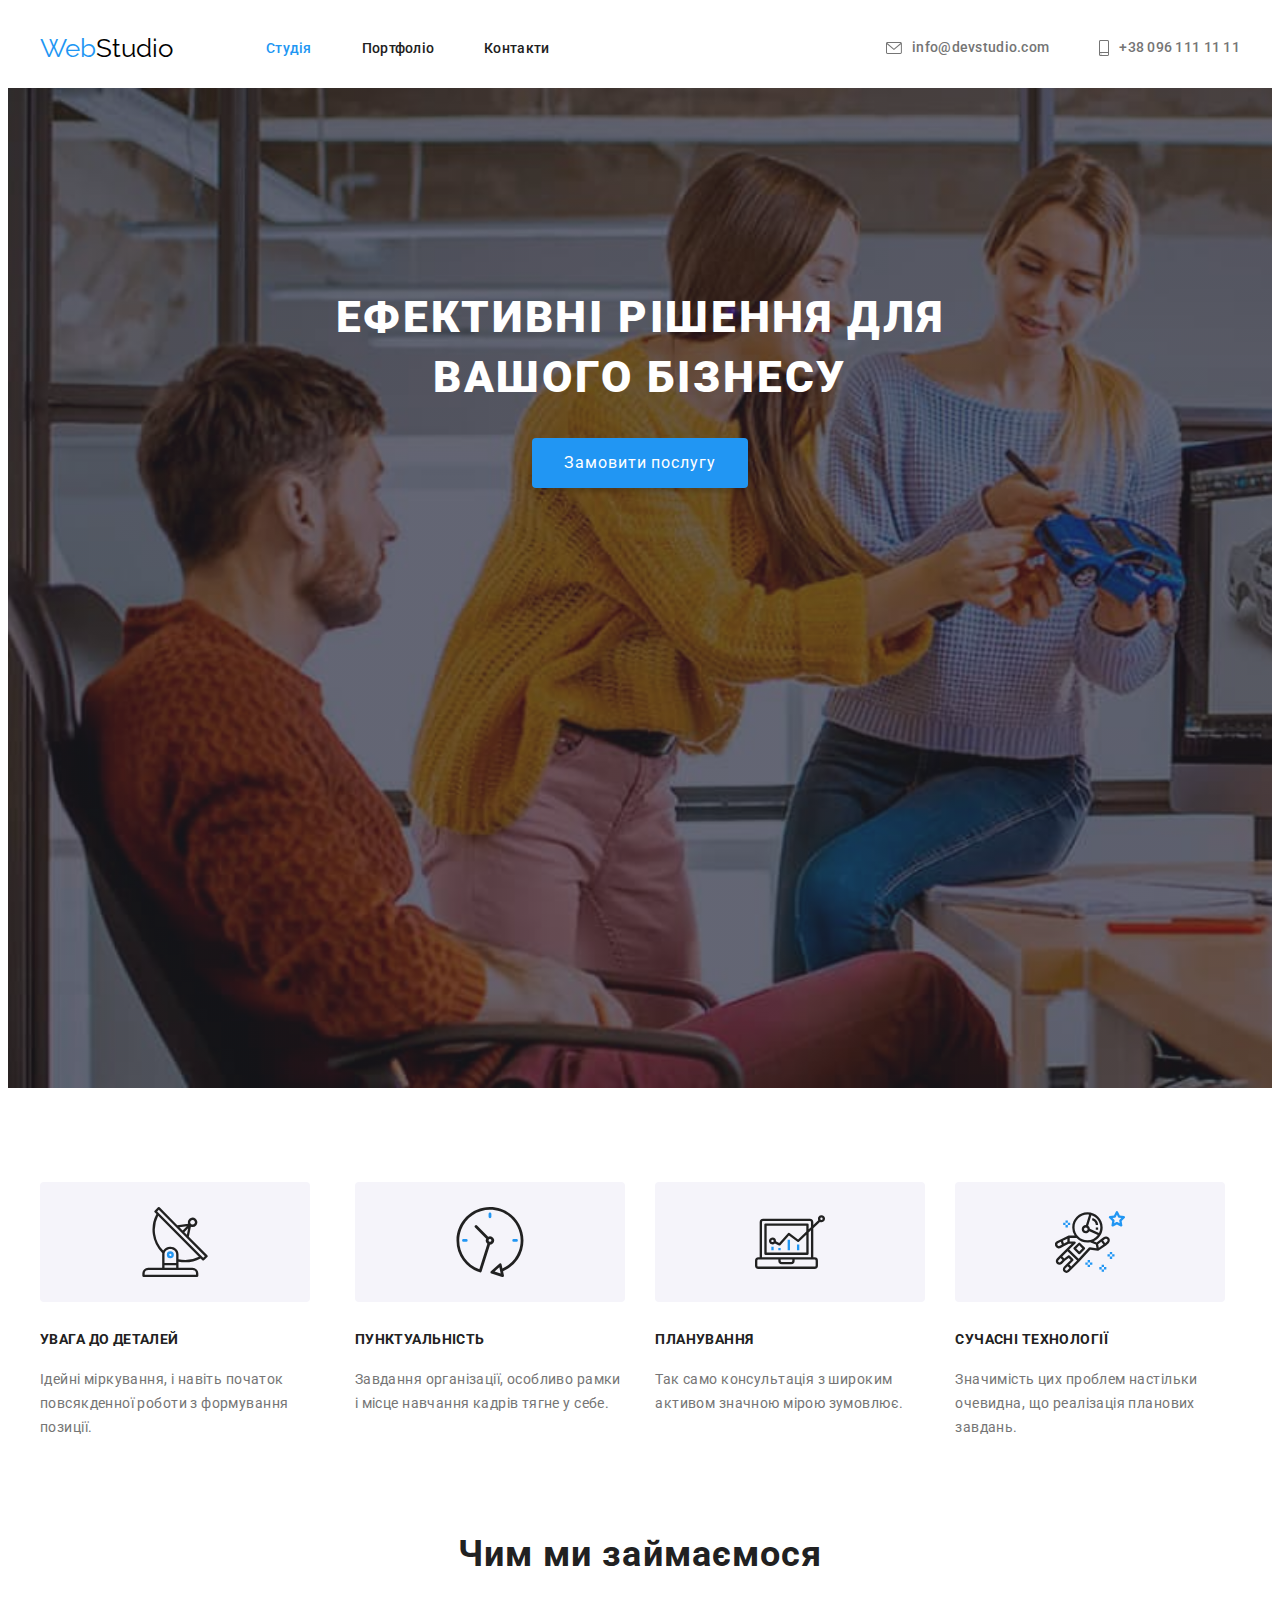
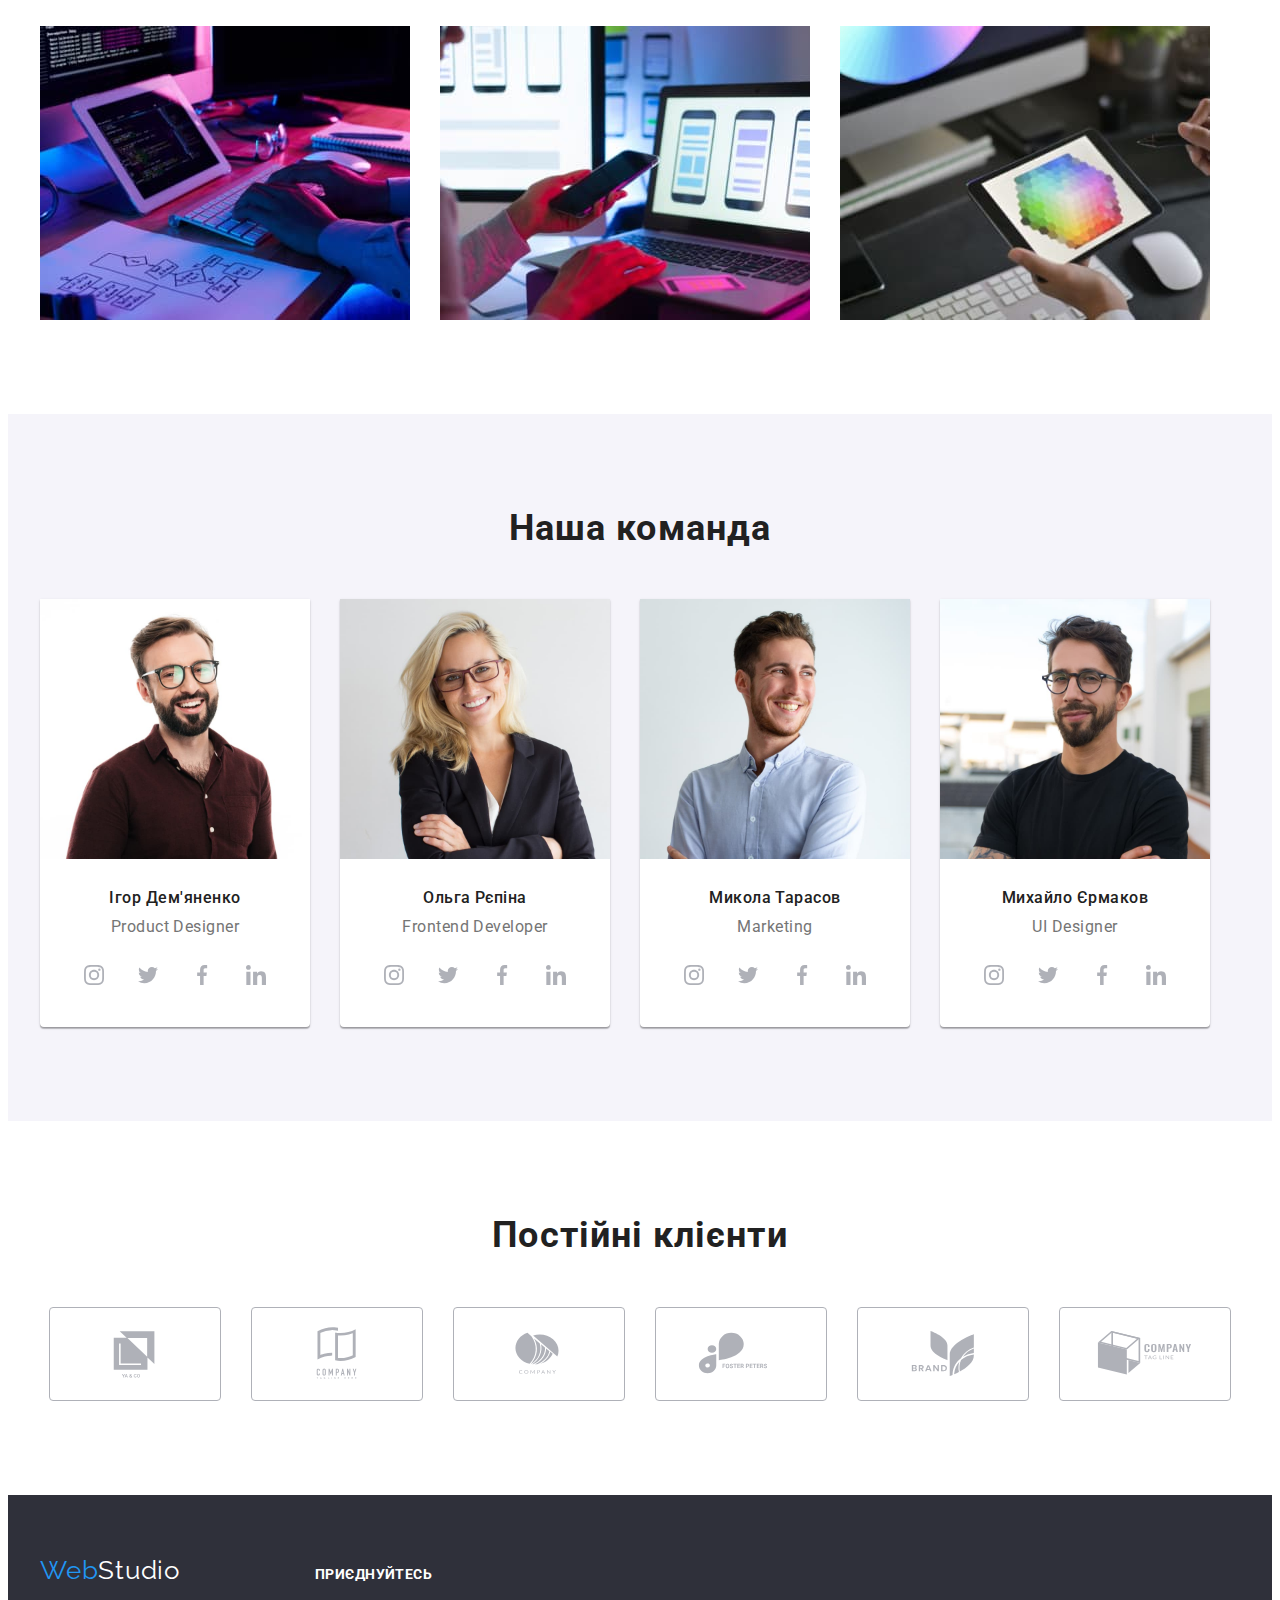
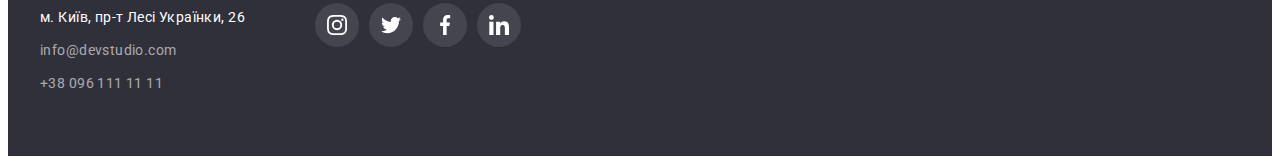
==== index.html @ 50127967 "Clone rep" ====
<!DOCTYPE html>
<html lang="en">
  <head>
    <meta charset="UTF-8" />
    <meta http-equiv="X-UA-Compatible" content="IE=edge" />
    <meta name="viewport" content="width=device-width, initial-scale=1.0" />
    <title>WebStudio</title>
    <link rel="preconnect" href="https://fonts.googleapis.com" />
    <link rel="preconnect" href="https://fonts.gstatic.com" crossorigin />
    <link
      href="https://fonts.googleapis.com/css2?family=Raleway:wght@700&family=Roboto:wght@400;500;700;900&display=swap"
      rel="stylesheet"
    />
    <link
      rel="stylesheet"
      href="https://cdnjs.cloudflare.com/ajax/libs/modern-normalize/1.1.0/modern-normalize.min.css"
      integrity="sha512-wpPYUAdjBVSE4KJnH1VR1HeZfpl1ub8YT/NKx4PuQ5NmX2tKuGu6U/JRp5y+Y8XG2tV+wKQpNHVUX03MfMFn9Q=="
      crossorigin="anonymous"
      referrerpolicy="no-referrer"
    />
    <link rel="stylesheet" href="./css/styles.css" />
  </head>
  <!-- Шапка сайта -->
  <body class="site-body">
    <header class="header">
      <div class="container header-container">
        <nav class="header-nav">
          <a href="./index.html" class="header-logo link">
            <span class="logo-style">Web</span>Studio</a
          >
          <ul class="site-nav list">
            <li class="item">
              <a href="./index.html" class="nav-link link current">Студія</a>
            </li>
            <li class="item">
              <a href="./portfolio.html" class="nav-link link">Портфоліо</a>
            </li>
            <li class="item"><a href="#" class="nav-link link">Контакти</a></li>
          </ul>
        </nav>
        <ul class="auth-nav list">
          <li class="item">
            <a href="mailto:info@devstudio.com" class="contacts-link link">
              <svg class="icon" width="16" height="12">
                <use href="./images/icons.svg#icon-envelope"></use>
            </svg>info@devstudio.com</a
            >
          </li>
          <li class="item">
            <a href="tel:+380961111111" class="contacts-link link">
              <svg class="icon" width="10" height="16">
                <use href="./images/icons.svg#icon-smartphone"></use>
              </svg>+38 096 111 11 11</a
            >
          </li>
        </ul>
      </div>
    </header>
    <main>
      <!-- Герой -->
      <section class="hero">
        <div class="container hero-container">
          <h1 class="hero-title">Ефективні рішення для <br> вашого бізнесу</h1>
          <button type="button" class="hero-btn">Замовити послугу</button>
        </div>
      </section>
      <!-- Преимущества -->
      <section class="advantages">
        <div class="container">
          <h2 class="visually-hidden" hidden>Переваги</h2>
          <ul class="advantages-list list">
            <li class="advantages-item">
              <div class="advantages-bg">
                <svg class="advatages-icons-sprite" width="70" height="70">
              <use href="./images/icons.svg#icon-antenna-1"></use>
            </svg>
              </div>
              <h3 class="advantages-title">УВАГА ДО ДЕТАЛЕЙ</h3>
              <p class="advantages-text">
                Ідейні міркування, і навіть початок повсякденної роботи з
                формування позиції.
              </p>
            </li>
            <li class="advantages-item">
              <div class="advantages-bg">
                <svg class="advatages-icons-sprite" width="70" height="70">
              <use href="./images/icons.svg#icon-clock-1"></use>
            </svg>
              </div>
              <h3 class="advantages-title">ПУНКТУАЛЬНІСТЬ</h3>
              <p class="advantages-text">
                Завдання організації, особливо рамки і місце навчання кадрів
                тягне у себе.
              </p>
            </li>
            <li class="advantages-item">
              <div class="advantages-bg">
                <svg class="advatages-icons-sprite" width="70" height="70">
              <use href="./images/icons.svg#icon-diagram-1"></use>
            </svg>
              </div>
              <h3 class="advantages-title">ПЛАНУВАННЯ</h3>
              <p class="advantages-text">
                Так само консультація з широким активом значною мірою зумовлює.
              </p>
            </li>
            <li class="advantages-item">
              <div class="advantages-bg">
                <svg class="advatages-icons-sprite" width="70" height="70">
              <use href="./images/icons.svg#icon-astronaut-1"></use>
            </svg>
              </div>
              <h3 class="advantages-title">СУЧАСНІ ТЕХНОЛОГІЇ</h3>
              <p class="advantages-text">
                Значимість цих проблем настільки очевидна, що реалізація
                планових завдань.
              </p>
            </li>
          </ul>
        </div>
      </section>
      <!-- Виды работ -->
      <section class="works">
        <div class="container">
          <h2 class="works-title">Чим ми займаємося</h2>
          <ul class="works-list list">
            <li>
              <img
                class="works-pictures"
                src="./images/img-2.jpg"
                alt="Десктопні додатки"
                height="294"
                width="370"
              />
            </li>
            <li>
              <img
                class="works-pictures"
                src="./images/img-3.jpg"
                alt="Мобільні додатки"
                height="294"
                width="370"
              />
            </li>
            <li>
              <img
                class="works-pictures"
                src="./images/img-4.jpg"
                alt="Дизайнерські рішення"
                height="294"
                width="370"
              />
            </li>
          </ul>
        </div>
      </section>
      <!-- Команда -->
      <section class="command">
        <div class="container">
          <h2 class="command-title">Наша команда</h2>
          <ul class="command-list list">
            <li class="command-item">
              <img
                class="command-pictures"
                src="./images/img-5.jpg"
                alt="Ігор Дем'яненко"
                height="260"
                width="270"
              />
              <h3 class="command-people">Ігор Дем'яненко</h3>
              <p class="command-position">Product Designer</p>
              <ul class="command-icons list">
                <li class="command-icons-item"><a href="" class="command-icons-link link">
                  <svg class="command-icons-icon" width="20" height="20">
                    <use href="./images/icons.svg#icon-instagram"></use>
                  </svg>
                </a>
              </li>
                <li class="command-icons-item"><a href="" class="command-icons-link link">
                  <svg class="command-icons-icon" width="20" height="20">
                    <use href="./images/icons.svg#icon-twitter"></use>
                  </svg>
                </a>
                  </li>
              </li>
                <li class="command-icons-item"><a href="" class="command-icons-link link">
                  <svg class="command-icons-icon" width="20" height="20">
                    <use href="./images/icons.svg#icon-facebook"></use>
                  </svg>
                </a>
                 </li>
              </li>
                <li class="command-icons-item"><a href="" class="command-icons-link link">
                  <svg class="command-icons-icon" width="20" height="20">
                    <use href="./images/icons.svg#icon-linkedin"></use>
                  </svg>
                </a>
                  </li>
              </li>
              </ul>
            </li>
            <li class="command-item">
              <img
                class="command-pictures"
                src="./images/img-6.jpg"
                alt="Ольга Рєпіна"
                height="260"
                width="270"
              />
              <h3 class="command-people">Ольга Рєпіна</h3>
              <p class="command-position">Frontend Developer</p>
              <ul class="command-icons list">
                <li class="command-icons-item"><a href="" class="command-icons-link link">
                  <svg class="command-icons-icon" width="20" height="20">
                    <use href="./images/icons.svg#icon-instagram"></use>
                  </svg>
                </a>
                </li>
                <li class="command-icons-item"><a href="" class="command-icons-link link">
                  <svg class="command-icons-icon" width="20" height="20">
                    <use href="./images/icons.svg#icon-twitter"></use>
                  </svg>
                </a>
               </li>
              </li>
                <li class="command-icons-item"><a href="" class="command-icons-link link">
                  <svg class="command-icons-icon" width="20" height="20">
                    <use href="./images/icons.svg#icon-facebook"></use>
                  </svg>
                </a>
                </li>
              </li>
                <li class="command-icons-item"><a href="" class="command-icons-link link">
                  <svg class="command-icons-icon" width="20" height="20">
                    <use href="./images/icons.svg#icon-linkedin"></use>
                  </svg>
                </a>
               </li>
              </li>
              </ul>
            </li>
            <li class="command-item">
              <img
                class="command-pictures"
                src="./images/img-7.jpg"
                alt="Микола Тарасов"
                height="260"
                width="270"
              />
              <h3 class="command-people">Микола Тарасов</h3>
              <p class="command-position">Marketing</p>
              <ul class="command-icons list">
                <li class="command-icons-item"><a href="" class="command-icons-link link">
                  <svg class="command-icons-icon" width="20" height="20">
                    <use href="./images/icons.svg#icon-instagram"></use>
                  </svg>
                </a>

               </li>
                <li class="command-icons-item"><a href="" class="command-icons-link link">
                  <svg class="command-icons-icon" width="20" height="20">
                    <use href="./images/icons.svg#icon-twitter"></use>
                  </svg>
                </a>
                </li>
              </li>
                <li class="command-icons-item"><a href="" class="command-icons-link link">
                  <svg class="command-icons-icon" width="20" height="20">
                    <use href="./images/icons.svg#icon-facebook"></use>
                  </svg>
                </a>
                </li>
              </li>
                <li class="command-icons-item"><a href="" class="command-icons-link link">
                  <svg class="command-icons-icon" width="20" height="20">
                    <use href="./images/icons.svg#icon-linkedin"></use>
                  </svg>
                </a>
               </li>
              </li>
              </ul>
            </li>
            <li class="command-item">
              <img
                class="command-pictures"
                src="./images/img-8.jpg"
                alt="Михайло Єрмаков"
                height="260"
                width="270"
              />
              <h3 class="command-people">Михайло Єрмаков</h3>
              <p class="command-position">UI Designer</p>
              <ul class="command-icons list">
                <li class="command-icons-item"><a href="" class="command-icons-link link">
                  <svg class="command-icons-icon" width="20" height="20">
                    <use href="./images/icons.svg#icon-instagram"></use>
                  </svg>
                </a>
                </li>
                <li class="command-icons-item"><a href="" class="command-icons-link link">
                  <svg class="command-icons-icon" width="20" height="20">
                    <use href="./images/icons.svg#icon-twitter"></use>
                  </svg>
                </a>
                </li>
              </li>
                <li class="command-icons-item"><a href="" class="command-icons-link link">
                  <svg class="command-icons-icon" width="20" height="20">
                    <use href="./images/icons.svg#icon-facebook"></use>
                  </svg>
                </a>
                </li>
              </li>
                <li class="command-icons-item"><a href="" class="command-icons-link link">
                  <svg class="command-icons-icon" width="20" height="20">
                    <use href="./images/icons.svg#icon-linkedin"></use>
                  </svg>
                </a>
                </li>
              </li>
              </ul>
            </li>
          </ul>
        </div>
      </section>
    </main>
    <!-- Постоянные клиенты -->
    <section class="regular">
      <div class="container">
        <h2 class="regular-title">Постійні клієнти</h2>
        <ul class="regular-list list">
          <li class="regular-item"><a href="" class="regular-link link">
            <svg class="regular-icons-sprite" width="106" height="60">
              <use href="./images/icons.svg#icon-Logo"></use>
            </svg>
          </a>
        </li>
          <li class="regular-item"><a href="" class="regular-link link">
            <svg class="regular-icons-sprite" width="106" height="60">
              <use href="./images/icons.svg#icon-Logo-2"></use>
            </svg>
          </a>
        </li>
          <li class="regular-item"><a href="" class="regular-link link">
            <svg class="regular-icons-sprite" width="106" height="60">
              <use href="./images/icons.svg#icon-Logo-3"></use>
            </svg>
          </a>
        </li>
          <li class="regular-item"><a href="" class="regular-link link">
            <svg class="regular-icons-sprite" width="106" height="60">
              <use href="./images/icons.svg#icon-Logo-4"></use>
            </svg>
          </a>
        </li>
          <li class="regular-item"><a href="" class="regular-link link">
            <svg class="regular-icons-sprite" width="106" height="60">
              <use href="./images/icons.svg#icon-Logo-5"></use>
            </svg>
          </a>
        </li>
          <li class="regular-item"><a href="" class="regular-link link">
            <svg class="regular-icons-sprite" width="106" height="60">
              <use href="./images/icons.svg#icon-Logo-6"></use>
            </svg>
          </a>
        </li>
        </ul>
      </div>
    </section>
    <!-- Футер -->
    <footer class="basement">
      <div class="container container-basement">
        <div class="basement-logo-contact">
          <div class="logo-footer">
            <a href="./index.html" class="basement-logo link">
              <span class="logo-style">Web</span>Studio</a
            >
          </div>
          <address class="basement-link">
            <ul class="basement-list">
              <li class="adress-list list">
                <a
                  href="https://www.google.com/maps/place/ул.+Леси+Украинки,+26,+Киев,+Украина,+02000/@50.5190802,30.4363249,17z/data=!3m1!4b1!4m5!3m4!1s0x40d4d29b9e369069:0xff64663a5fd75cd5!8m2!3d50.5190802!4d30.4385136"
                  class="google-link link"
                  >м. Київ, пр-т Лесі Українки, 26</a
                >
              </li>
              <li class="adress-list list">
                <a href="mailto:info@devstudio.com" class="basement-contacts link"
                  >info@devstudio.com</a
                >
              </li>
              <li class="adress-list list">
                <a href="tel:+380961111111" class="basement-contacts link"
                  >+38 096 111 11 11</a
                >
              </li>
            </ul>
          </address>
        </div>
        <div class="join-footer">
          <p class="join-title">ПРИЄДНУЙТЕСЬ</p>
          <ul class="join-icons list">
            <li class="join-icons-item"><a href="" class="join-icons-link link">
                <svg class="join-icons-icon" width="20" height="20">
                  <use href="./images/icons.svg#icon-instagram"></use>
                </svg>
              </a>
            </li>
            <li class="join-icons-item"><a href="" class="join-icons-link link">
                <svg class="join-icons-icon" width="20" height="20">
                  <use href="./images/icons.svg#icon-twitter"></use>
                </svg>
              </a>
            </li>
            </li>
            <li class="join-icons-item"><a href="" class="join-icons-link link">
                <svg class="join-icons-icon" width="20" height="20">
                  <use href="./images/icons.svg#icon-facebook"></use>
                </svg>
              </a>
            </li>
            </li>
            <li class="join-icons-item"><a href="" class="join-icons-link link">
                <svg class="join-icons-icon" width="20" height="20">
                  <use href="./images/icons.svg#icon-linkedin"></use>
                </svg>
              </a>
            </li>
            </li>
          </ul>
        </div>
      </div>
    </footer>
  </body>
</html>
---- css/styles.css ----
:root {
  --primary-color: #212121;
  --secondary-color: #757575;
  --accent-color: #2196f3;
  --logo-color: #000000;
  --header-color: #ffffff;
  --background-color: #f5f4fa;
  --basement-color: #2f303a;
}

h1,
h2,
h3,
h4,
h5,
h6,
p {
  margin: 0;
}

ul {
  list-style: none;
  margin: 0;
  padding: 0;
}

button {
  cursor: pointer;
}

address {
  font-style: normal;
}

body {
  font-family: Roboto, sans-serif;
  font-size: 14px;
}

.list {
  list-style: none;
}

.link {
  text-decoration: none;
}

.visually-hidden {
  position: absolute;
  width: 1px;
  height: 1px;
  margin: -1px;
  border: 0;
  padding: 0;
  white-space: nowrap;
  clip-path: inset(100%);
  clip: rect(0 0 0 0);
  overflow: hidden;
}

.container {
  width: 1200px;
  padding-left: 15px;
  padding-right: 15px;
  margin-right: auto;
  margin-left: auto;
}

img {
  display: block;
  max-width: 100%;
  height: auto;
}

/* Шапка сайта */

.header-nav {
  display: flex;
  align-items: center;
  margin-right: auto;
}

.header-container {
  display: flex;
  align-items: center;
}

.header {
  background-color: var(--header-color);
}

.header-logo {
  font-family: "Raleway";
  font-size: 26px;
  line-height: 1.19;
  color: var(--logo-color);
  margin-right: 93px;
  padding-top: 24px;
  padding-bottom: 24px;
}

.logo-style {
  color: var(--accent-color);
}

.nav-link {
  font-weight: 500;
  font-size: 14px;
  line-height: 1.14;
  letter-spacing: 0.02em;
  color: var(--primary-color);
  padding-top: 32px;
  padding-bottom: 32px;
}

.site-nav .nav-link:hover,
.site-nav .nav-link:focus,
.site-nav .nav-link.current {
  color: var(--accent-color);
}

.contacts-link {
  font-weight: 500;
  font-size: 14px;
  line-height: 1.14;
  letter-spacing: 0.02em;
  color: var(--secondary-color);
  padding-top: 32px;
  padding-bottom: 32px;
  display: flex;
  align-items: center;
}

.site-nav {
  display: flex;
  gap: 50px;
}

.auth-nav {
  display: flex;
  gap: 50px;
}

.auth-nav .contacts-link:hover,
.auth-nav .contacts-link:focus {
  color: var(--accent-color);
}

.icon {
  margin-right: 10px;
  fill: currentColor;
}



/* Герой */

.hero {
  background-image: linear-gradient(
      rgba(47, 48, 58, 0.4),
      rgba(47, 48, 58, 0.4)
    ),
    url(../images/Img.jpg);
  padding: 200px 0;
  max-width: 1600px;
  height: 600px;
  text-align: center;
  background-repeat: no-repeat;
  background-size: cover;
  margin: 0 auto;
}

.hero-title {
  font-weight: 900;
  font-size: 44px;
  line-height: 1.36;
  letter-spacing: 0.06em;
  text-transform: uppercase;
  color: #ffffff;
  margin-top: 0;
  margin-bottom: 30px;
  margin-left: auto;
  margin-right: auto;
  text-align: center;
}

.hero-btn {
  display: block;
  background: var(--accent-color);
  box-shadow: 0px 4px 4px rgba(0, 0, 0, 0.15);
  border-radius: 4px;
  font-family: inherit;
  font-size: 16px;
  line-height: 1.88;
  align-items: center;
  letter-spacing: 0.06em;
  color: #ffffff;
  margin: 0 auto;
  padding: 10px 32px;
  border: none;
}

.hero-btn:active {
  background-color: #188CE8;
}

/* Преимущества */

.advantages-list {
  display: flex;
  gap: 30px;
}

.advantages-title {
  font-size: 14px;
  line-height: 1.14;
  letter-spacing: 0.03em;
  text-transform: uppercase;
  color: var(--primary-color);
  margin-bottom: 20px;
  width: 270px;
}

.advantages-text {
  line-height: 1.71;
  letter-spacing: 0.03em;
  color: var(--secondary-color);
}

.advantages {
  padding-top: 94px;
  padding-bottom: 94px;
}

.advantages-bg {
  display: flex;
  align-items: center;
  justify-content: center;
  width: 270px;
  height: 120px;
  border-radius: 4px;
  background: #f5f4fa;
  margin-bottom: 30px;
}

/* Виды работ */

.works-list {
  display: flex;
  gap: 30px;
}

.works-title {
  font-size: 36px;
  line-height: 1.16;
  text-align: center;
  letter-spacing: 0.03em;
  color: var(--primary-color);
  margin-bottom: 50px;
}

.works {
  padding-bottom: 94px;
}

/* Команда */

.command {
  background-color: var(--background-color);
  padding-top: 94px;
  padding-bottom: 94px;
}

.command-title {
  font-size: 36px;
  line-height: 1.16;
  text-align: center;
  letter-spacing: 0.03em;
  color: var(--primary-color);
  margin-bottom: 50px;
}

.command-people {
  font-weight: 500;
  font-size: 16px;
  line-height: 1.18;
  text-align: center;
  letter-spacing: 0.03em;
  color: var(--primary-color);
  margin-top: 30px;
  margin-bottom: 10px;
}

.command-position {
  font-size: 16px;
  line-height: 1.18;
  text-align: center;
  letter-spacing: 0.03em;
  color: var(--secondary-color);
  margin-bottom: 16px;
}

.command-list {
  display: flex;
  gap: 30px;
}

.command-item {
  background-color: #ffffff;
  width: 270px;
  box-shadow: 0px 1px 3px rgba(0, 0, 0, 0.12), 0px 1px 1px rgba(0, 0, 0, 0.14),
    0px 2px 1px rgba(0, 0, 0, 0.2);
  border-radius: 0px 0px 4px 4px;
}

.command-icons {
  display: flex;
  justify-content: center;
  gap: 10px;
  margin-bottom: 30px;
}

.command-icons-item {
  width: 44px;
  height: 44px;
}

.command-icons-link {
  width: 100%;
  height: 100%;
  border-radius: 50%;
  display: flex;
  align-items: center;
  justify-content: center;
  background-color: #ffffff;
}

.command-icons-icon {
  fill: #afb1b8;
}

.command-icons-icon:hover {
  fill: #ffffff;
}

.command-icons-link:hover {
  background-color: var(--accent-color);
}

.command-icons-link:hover .command-icons-icon {
  fill: #ffffff;
}

/* Постоянные клиенты */

.regular {
  padding-top: 94px;
  padding-bottom: 94px;
}

.regular-title {
  font-size: 36px;
  line-height: 1.16;
  text-align: center;
  letter-spacing: 0.03em;
  color: var(--primary-color);
  margin-bottom: 50px;
}

.regular-list {
  display: flex;
  justify-content: center;
  gap: 30px;
}

.regular-item {
  width: 170px;
  height: 92px;
  border-radius: 4px;
  border: 1px solid #AFB1B8;
}

.regular-link {
  width: 100%;
  height: 100%;
  display: flex;
  align-items: center;
  justify-content: center;
}

.regular-icons-sprite {
  fill: #afb1b8;
}

.regular-link:hover {
  border-radius: 4px;
  border: 1px solid var(--accent-color);
}

.regular-icons-sprite:hover {
  fill: var(--accent-color);
}

.regular-link:hover .regular-icons-sprite {
  border-radius: 4px;
  fill: var(--accent-color);
}

/* Футер */

.logo-footer {
  margin-bottom: 20px;
}

.adress-list {
  margin-top: 9px;
}

.basement {
  background-color: var(--basement-color);
}

.basement-logo-contact {
  padding-top: 60px;
  padding-bottom: 60px;
  margin-right: 70px;
}

.basement-logo {
  font-family: "Raleway";
  font-size: 26px;
  line-height: 1.19;
  letter-spacing: 0.03em;
  color: #ffffff;
}

.logo-style {
  color: var(--accent-color);
}

.google-link {
  font-style: normal;
  line-height: 1.71;
  letter-spacing: 0.03em;
  color: #ffffff;
}

.basement-contacts {
  font-style: normal;
  line-height: 1.71;
  letter-spacing: 0.03em;
  color: rgba(255, 255, 255, 0.6);
}

.basement-contacts:hover,
.basement-contacts:focus {
  color: var(--accent-color);
}

.container-basement {
  display: flex;
}

.join-footer {
  padding-top: 72px;
  padding-bottom: 100px;
}

.join-title {
  font-weight: 700;
  font-size: 14px;
  line-height: 1.14;
  letter-spacing: 0.03em;
  color: #ffffff;
  margin-bottom: 20px;
}

.join-icons {
  display: flex;
  justify-content: center;
  gap: 10px;
}

.join-icons-item {
  width: 44px;
  height: 44px;
}

.join-icons-link {
  width: 100%;
  height: 100%;
  border-radius: 50%;
  display: flex;
  align-items: center;
  justify-content: center;
  background-color: rgba(255, 255, 255, 0.1)
}

.join-icons-icon {
  fill: #ffffff;
}

.join-icons-link:hover {
  background-color: var(--accent-color);
}

.join-icons-link:hover .command-icons-icon {
  fill: #ffffff;
}

/* ------Portfolio.html------ */

.projects-company {
  border-top: 1px solid #eeeeee;
  padding-top: 94px;
  padding-bottom: 94px;
}

.projects-list {
  font-weight: 500;
  font-size: 16px;
  line-height: 1.62;
  letter-spacing: 0.03em;
  justify-content: center;
  color: var(--primary-color);
  display: flex;
  gap: 8px;
  margin-bottom: 50px;
}

.btn-projects {
  cursor: pointer;
  background-color: var(--background-color);
  padding: 6px 22px;
  border-radius: 4px;
  border: none;
  font-style: normal;
  font-weight: 500;
  line-height: 1.62;
}

.btn-projects:hover,
.btn-projects:focus {
  background-color: var(--accent-color);
  color: #ffffff;
  box-shadow: 0px 3px 1px rgba(0, 0, 0, 0.1), 0px 1px 2px rgba(0, 0, 0, 0.08),
    0px 2px 2px rgba(0, 0, 0, 0.12);
}

.team-title {
  font-size: 18px;
  line-height: 2;
  letter-spacing: 0.06em;
  color: var(--primary-color);
  margin-bottom: 4px;
}

.team-image {
  background-color: #ffffff;
}

.team-category {
  font-size: 16px;
  line-height: 1.88;
  letter-spacing: 0.03em;
  color: var(--secondary-color);
}

.team-projects {
  max-width: 1170px;
  display: flex;
  flex-wrap: wrap;
  gap: 30px;
}

.team-container {
  padding: 20px 24px;
  border-right: 1px solid #eeeeee;
  border-left: 1px solid #eeeeee;
  border-bottom: 1px solid #eeeeee;
}

.list-work-link {
  display: block;
}

.list-work-link:hover,
.list-work-link:focus {
  box-shadow: 0px 1px 1px rgba(0, 0, 0, 0.12), 0px 4px 4px rgba(0, 0, 0, 0.06),
    1px 4px 6px rgba(0, 0, 0, 0.16);
}
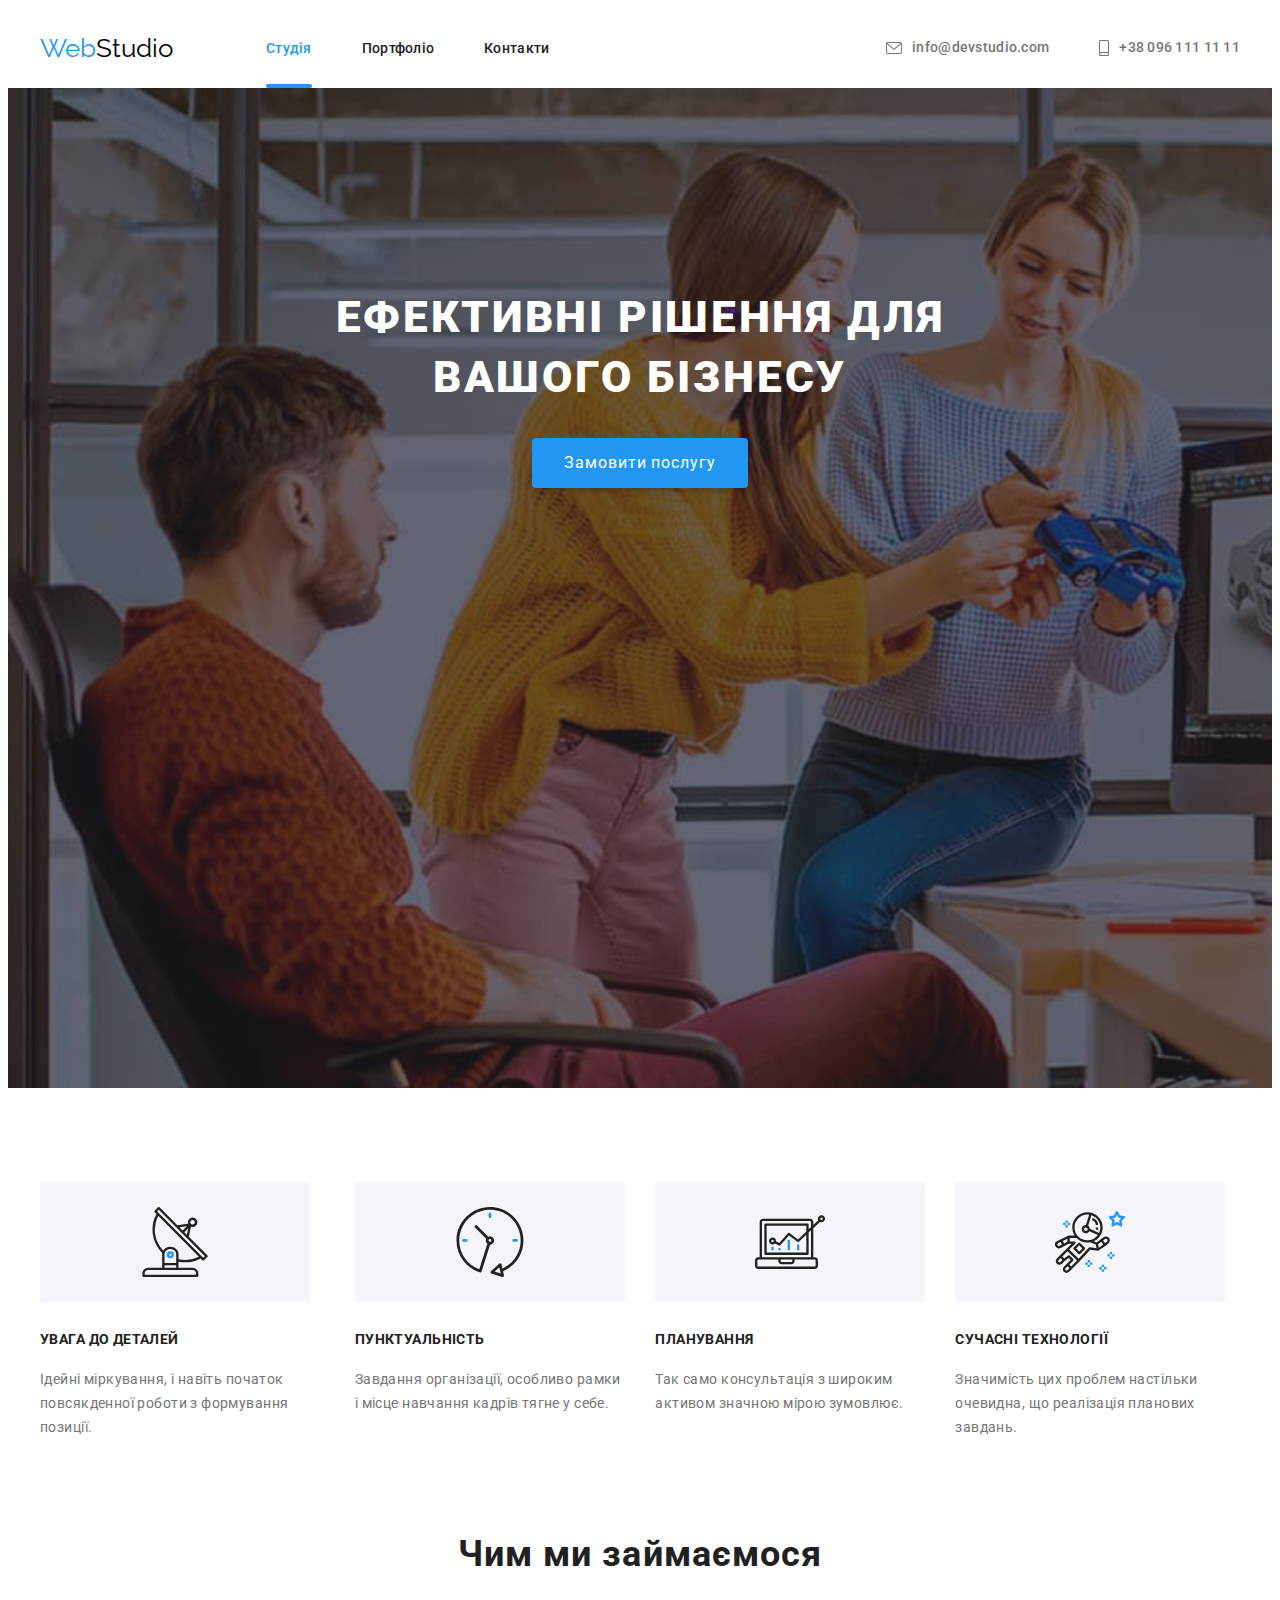
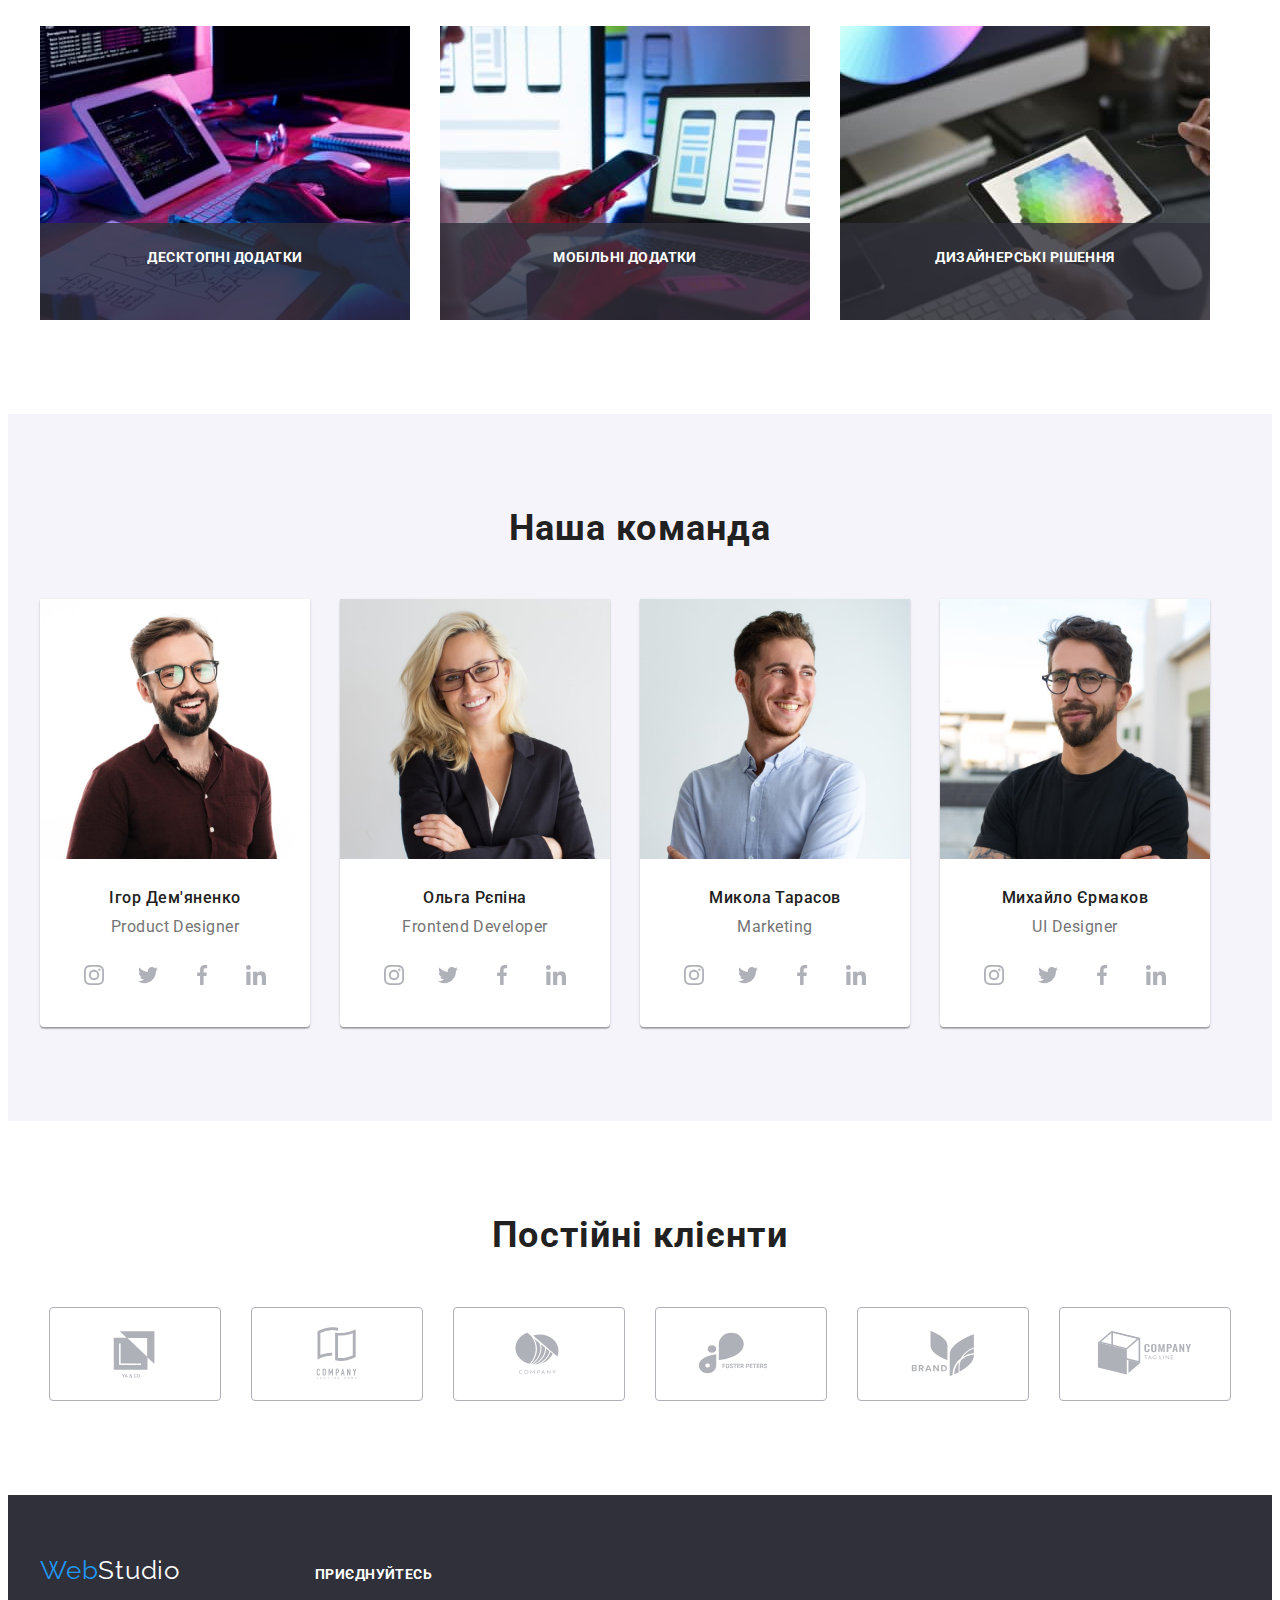
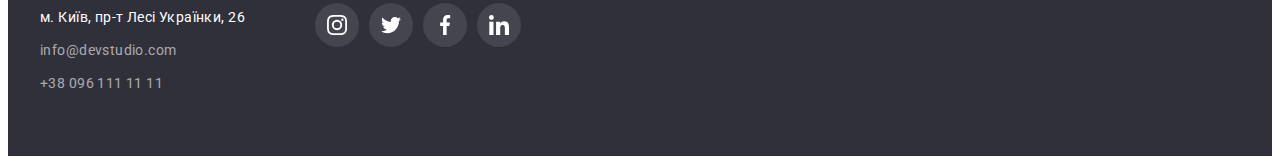
==== commit f330dfd3: "Summary" ====
--- a/index.html
+++ b/index.html
@@ -18,6 +18,8 @@
       crossorigin="anonymous"
       referrerpolicy="no-referrer"
     />
+    <link href="https://unpkg.com/aos@2.3.1/dist/aos.css" rel="stylesheet">
+    <link rel="stylesheet" href="https://cdnjs.cloudflare.com/ajax/libs/animate.css/4.1.1/animate.min.css" />
     <link rel="stylesheet" href="./css/styles.css" />
   </head>
   <!-- Шапка сайта -->
@@ -61,7 +63,7 @@
       <section class="hero">
         <div class="container hero-container">
           <h1 class="hero-title">Ефективні рішення для <br> вашого бізнесу</h1>
-          <button type="button" class="hero-btn">Замовити послугу</button>
+          <button type="button" class="hero-btn" data-modal-open>Замовити послугу</button>
         </div>
       </section>
       <!-- Преимущества -->
@@ -124,32 +126,41 @@
         <div class="container">
           <h2 class="works-title">Чим ми займаємося</h2>
           <ul class="works-list list">
-            <li>
-              <img
-                class="works-pictures"
-                src="./images/img-2.jpg"
-                alt="Десктопні додатки"
-                height="294"
-                width="370"
-              />
-            </li>
-            <li>
-              <img
-                class="works-pictures"
-                src="./images/img-3.jpg"
-                alt="Мобільні додатки"
-                height="294"
-                width="370"
-              />
-            </li>
-            <li>
-              <img
-                class="works-pictures"
-                src="./images/img-4.jpg"
-                alt="Дизайнерські рішення"
-                height="294"
-                width="370"
-              />
+            <li class="works-item">
+              <div class="works-type">
+                <img
+                  class="works-pictures"
+                  src="./images/img-2.jpg"
+                  alt="Десктопні додатки"
+                  height="294"
+                  width="370"
+                />
+                <p class="works-text">ДЕСКТОПНІ ДОДАТКИ</p>
+              </div>
+            </li>
+            <li class="works-item">
+              <div class="works-type">
+                <img
+                  class="works-pictures"
+                  src="./images/img-3.jpg"
+                  alt="Мобільні додатки"
+                  height="294"
+                  width="370"
+                />
+                <p class="works-text">МОБІЛЬНІ ДОДАТКИ</p>
+              </div>
+            </li>
+            <li class="works-item">
+              <div class="works-type">
+                <img
+                  class="works-pictures"
+                  src="./images/img-4.jpg"
+                  alt="Дизайнерські рішення"
+                  height="294"
+                  width="370"
+                />
+                <p class="works-text">ДИЗАЙНЕРСЬКІ РІШЕННЯ</p>
+              </div>
             </li>
           </ul>
         </div>
@@ -433,5 +444,17 @@
         </div>
       </div>
     </footer>
+    <div class="backdrop is-hidden" data-modal>
+      <div class="modal">
+        <button type="button" class="modal-close" data-modal-close><svg class="button-icon" width="18" height="18">
+          <use href="./images/icons.svg#icon-close-black-18dp-2-1"></use>
+        </svg></button>
+      </div>
+    </div>
+    <script src="https://unpkg.com/aos@2.3.1/dist/aos.js"></script>
+    <script>
+      AOS.init();
+    </script>
+    <script src="./js/modal.js"></script>
   </body>
-</html>
+</html>--- a/css/styles.css
+++ b/css/styles.css
@@ -111,6 +111,7 @@
   color: var(--primary-color);
   padding-top: 32px;
   padding-bottom: 32px;
+  transition: color 250ms cubic-bezier(0.4, 0, 0.2, 1);
 }
 
 .site-nav .nav-link:hover,
@@ -129,6 +130,8 @@
   padding-bottom: 32px;
   display: flex;
   align-items: center;
+  padding-bottom: 32px;
+  transition: color 250ms cubic-bezier(0.4, 0, 0.2, 1);
 }
 
 .site-nav {
@@ -151,7 +154,22 @@
   fill: currentColor;
 }
 
-
+.site-nav .link.current {
+  color: var(--accent-color);
+  position: relative;
+}
+
+.current::after {
+  content: "";
+  position: absolute;
+  display: block;
+  background-color: var(--accent-color);
+  bottom: 0;
+  left: 0;
+  width: 100%;
+  height: 4px;
+  border-radius: 2px;
+}
 
 /* Герой */
 
@@ -201,7 +219,7 @@
 }
 
 .hero-btn:active {
-  background-color: #188CE8;
+  background-color: #188ce8;
 }
 
 /* Преимущества */
@@ -261,6 +279,28 @@
 
 .works {
   padding-bottom: 94px;
+}
+
+.works-item {
+  position: relative;
+}
+
+.works-text {
+  background: rgba(47, 48, 58, 0.8);
+  font-weight: 700;
+  font-size: 14px;
+  line-height: 1.14;
+  letter-spacing: 0.03em;
+  text-transform: uppercase;
+  color: #ffffff;
+  text-align: center;
+  justify-content: center;
+  padding-top: 27px;
+  position: absolute;
+  bottom: 0;
+  left: 0;
+  height: 70px;
+  width: 100%;
 }
 
 /* Команда */
@@ -333,10 +373,12 @@
   align-items: center;
   justify-content: center;
   background-color: #ffffff;
+  transition: background-color 250ms cubic-bezier(0.4, 0, 0.2, 1);
 }
 
 .command-icons-icon {
   fill: #afb1b8;
+  transition: fill 250ms cubic-bezier(0.4, 0, 0.2, 1);
 }
 
 .command-icons-icon:hover {
@@ -373,23 +415,22 @@
   gap: 30px;
 }
 
-.regular-item {
+.regular-link {
+  width: 100%;
+  height: 100%;
+  display: flex;
+  align-items: center;
+  justify-content: center;
   width: 170px;
   height: 92px;
   border-radius: 4px;
-  border: 1px solid #AFB1B8;
-}
-
-.regular-link {
-  width: 100%;
-  height: 100%;
-  display: flex;
-  align-items: center;
-  justify-content: center;
+  border: 1px solid #afb1b8;
+  transition: border, border-radius, 250ms cubic-bezier(0.4, 0, 0.2, 1);
 }
 
 .regular-icons-sprite {
   fill: #afb1b8;
+  transition: fill 250ms cubic-bezier(0.4, 0, 0.2, 1);
 }
 
 .regular-link:hover {
@@ -397,12 +438,7 @@
   border: 1px solid var(--accent-color);
 }
 
-.regular-icons-sprite:hover {
-  fill: var(--accent-color);
-}
-
 .regular-link:hover .regular-icons-sprite {
-  border-radius: 4px;
   fill: var(--accent-color);
 }
 
@@ -450,6 +486,7 @@
   line-height: 1.71;
   letter-spacing: 0.03em;
   color: rgba(255, 255, 255, 0.6);
+  transition: color 250ms cubic-bezier(0.4, 0, 0.2, 1);
 }
 
 .basement-contacts:hover,
@@ -493,7 +530,8 @@
   display: flex;
   align-items: center;
   justify-content: center;
-  background-color: rgba(255, 255, 255, 0.1)
+  background-color: rgba(255, 255, 255, 0.1);
+  transition: background-color 250ms cubic-bezier(0.4, 0, 0.2, 1);
 }
 
 .join-icons-icon {
@@ -537,6 +575,8 @@
   font-style: normal;
   font-weight: 500;
   line-height: 1.62;
+  transition: color, background-color, box-shadow,
+    250ms cubic-bezier(0.4, 0, 0.2, 1);
 }
 
 .btn-projects:hover,
@@ -582,6 +622,7 @@
 
 .list-work-link {
   display: block;
+  transition: box-shadow 250ms cubic-bezier(0.4, 0, 0.2, 1);
 }
 
 .list-work-link:hover,
@@ -589,3 +630,79 @@
   box-shadow: 0px 1px 1px rgba(0, 0, 0, 0.12), 0px 4px 4px rgba(0, 0, 0, 0.06),
     1px 4px 6px rgba(0, 0, 0, 0.16);
 }
+
+.team-work:hover .team-top-text {
+  transform: translateY(0);
+}
+
+.team-top-wrap {
+  position: relative;
+  overflow: hidden;
+}
+
+.team-top-text {
+  background: rgba(33, 150, 243, 0.9);
+  font-size: 18px;
+  line-height: 1.56;
+  letter-spacing: 0.03em;
+  color: #ffffff;
+  padding: 63px 24px;
+  position: absolute;
+  top: 0;
+  height: 100%;
+  transform: translateY(100%);
+  transition: transform 250ms cubic-bezier(0.4, 0, 0.2, 1);
+}
+
+/* Модальное окно */
+
+.backdrop {
+  position: fixed;
+  top: 0;
+  width: 100%;
+  height: 100%;
+  background-color: rgba(0, 0, 0, 0.2);
+  transition: opacity 250ms linear, visibility 250ms linear;
+}
+
+.modal {
+  width: 528px;
+  min-height: 581px;
+  background-color: #ffffff;
+  border-radius: 4px;
+  position: absolute;
+  top: 50%;
+  left: 50%;
+  transform: translate(-50%, -50%) scale(1);
+  transition: transform 300ms linear;
+}
+
+.backdrop.is-hidden .modal {
+  transform: translate(-50%, -50%) scale(0);
+}
+
+.modal-close {
+  width: 30px;
+  height: 30px;
+  border: 1px solid rgba(0, 0, 0, 0.1);
+  border-radius: 50%;
+  display: flex;
+  align-items: center;
+  justify-content: center;
+  background: #ffffff;
+  position: absolute;
+  top: 8px;
+  right: 8px;
+  cursor: pointer;
+  background-color: transparent;
+}
+
+.modal-close:active {
+  background-color: #ebebeb;
+}
+
+.is-hidden {
+  opacity: 0;
+  visibility: hidden;
+  pointer-events: none;
+}
